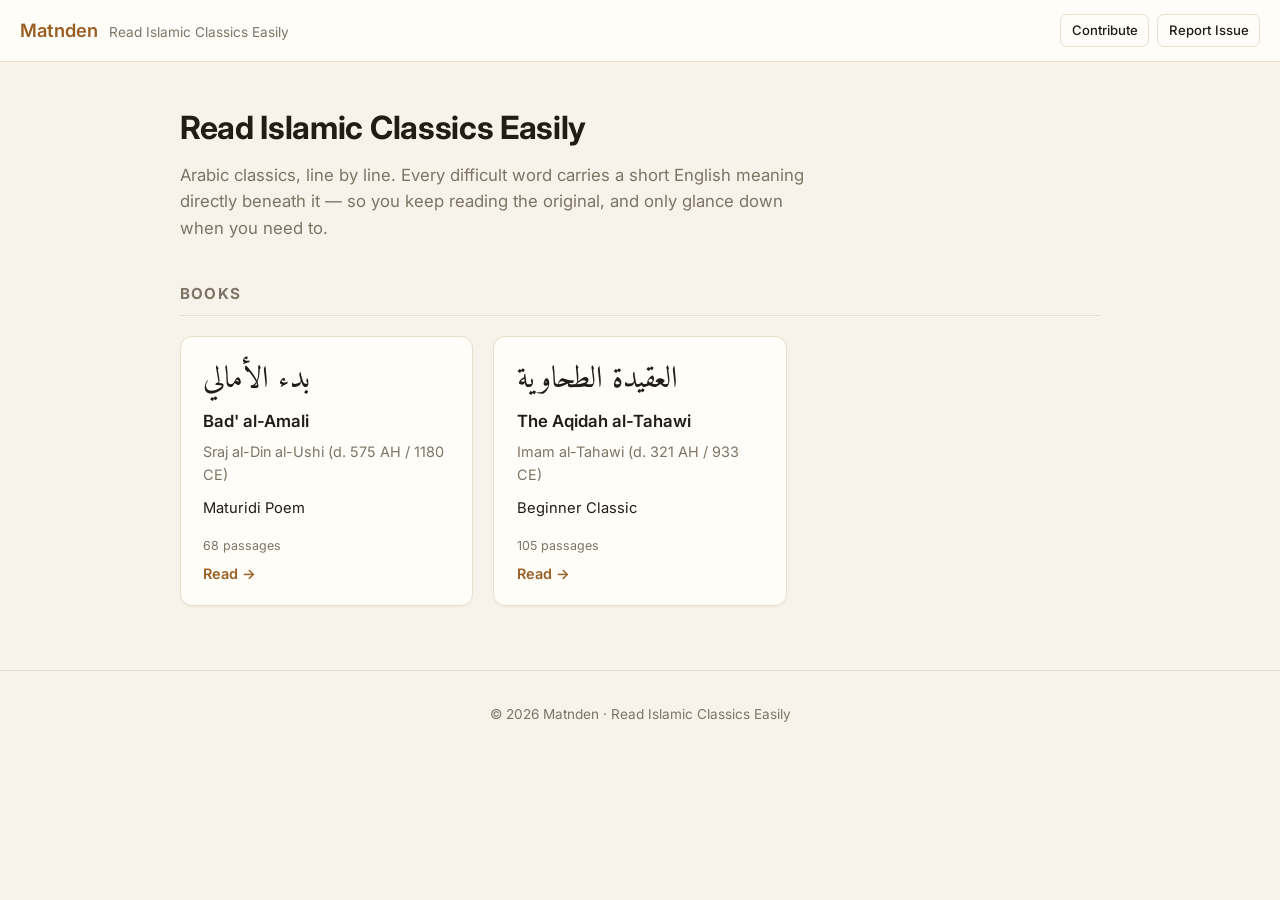
==== index.html @ 3251eb07 "Deploying to master from @ matnden/matnden.github.io@7bfbf2d078561c39f59bd242acc91e206179a27e 🚀" ====
<!DOCTYPE html>
<html lang="en">
<head>
<meta charset="utf-8">
<meta name="viewport" content="width=device-width, initial-scale=1">
<title>Matnden | Read Islamic Classics Easily</title>
<meta name="description" content="Read Islamic classics in Arabic, with short English meanings of difficult words shown directly under each word.">
<meta property="og:title" content="Matnden | Read Islamic Classics Easily">
<meta property="og:description" content="Read Islamic classics in Arabic, with short English meanings of difficult words shown directly under each word.">
<meta property="og:type" content="website">

<link rel="preconnect" href="https://fonts.googleapis.com">
<link rel="preconnect" href="https://fonts.gstatic.com" crossorigin>
<link href="https://fonts.googleapis.com/css2?family=Amiri:ital,wght@0,400;0,700;1,400&family=Inter:wght@400;500;600&display=swap" rel="stylesheet">
<link rel="stylesheet" href="style.css">
<link rel="icon" href="data:image/svg+xml,<svg xmlns='http://www.w3.org/2000/svg' viewBox='0 0 100 100'><text y='.9em' font-size='90'>📖</text></svg>">
</head>
<body>
<header class="site-header">
  <a class="brand" href="">
    <span class="brand-name">Matnden</span>
    <span class="brand-tag">Read Islamic Classics Easily</span>
  </a>
  
  <nav class="header-actions">
    <a class="header-btn" href="https://github.com/matnden/matnden.github.io" target="_blank" rel="noopener">Contribute</a>
    <a class="header-btn" href="https://github.com/matnden/matnden.github.io/issues" target="_blank" rel="noopener">Report Issue</a>
  </nav>
  
</header>

<main class="home">
  <section class="intro">
    <h1>Read Islamic Classics Easily</h1>
    <p class="lede">
      Arabic classics, line by line. Every difficult word carries a short
      English meaning directly beneath it &mdash; so you keep reading the
      original, and only glance down when you need to.
    </p>
  </section>

  <section class="books">
    <h2>Books</h2>
    <ul class="book-list">
      
      <li>
        <a class="book-card" href="books/bad-al-amali/">
          <span class="bc-ar" lang="ar" dir="rtl">بدء الأمالي</span>
          <span class="bc-en">Bad' al-Amali</span>
          <span class="bc-author">Sraj al-Din al-Ushi (d. 575 AH / 1180 CE)</span>
          <span class="bc-summary">Maturidi Poem</span>
          <span class="bc-meta">68 passages</span>
          <span class="bc-cta">Read &rarr;</span>
        </a>
      </li>
      
      <li>
        <a class="book-card" href="books/tahawi/">
          <span class="bc-ar" lang="ar" dir="rtl">العقيدة الطحاوية</span>
          <span class="bc-en">The Aqidah al-Tahawi</span>
          <span class="bc-author">Imam al-Tahawi (d. 321 AH / 933 CE)</span>
          <span class="bc-summary">Beginner Classic</span>
          <span class="bc-meta">105 passages</span>
          <span class="bc-cta">Read &rarr;</span>
        </a>
      </li>
      
    </ul>
  </section>
</main>

<footer class="site-footer">
  <p>&copy; 2026 Matnden &middot; Read Islamic Classics Easily</p>
</footer>
</body>
</html>
---- style.css ----
/* matnden.github.io */

:root {
  --reader-size: 34px;
  --bg: #f7f3ea;
  --paper: #fffdf8;
  --ink: #211c15;
  --muted: #7d7466;
  --accent: #9a5f24;
  --accent-soft: #f0e2cd;
  --ayah: #1c6a4c;
  --line: #e7dece;
  --arabic: "Amiri", "Scheherazade New", "Traditional Arabic", serif;
  --ui: "Inter", system-ui, -apple-system, "Segoe UI", sans-serif;
}

* { box-sizing: border-box; }

html { -webkit-text-size-adjust: 100%; }

body {
  margin: 0;
  background: var(--bg);
  color: var(--ink);
  font-family: var(--ui);
  line-height: 1.6;
}

a { color: var(--accent); text-decoration: none; }
a:hover { text-decoration: underline; }

/* ---------- chrome ---------- */

.site-header {
  background: var(--paper);
  border-bottom: 1px solid var(--line);
  padding: 0.9rem 1.25rem;
  display: flex;
  align-items: center;
  justify-content: space-between;
  flex-wrap: wrap;
  gap: 0.5rem 0.75rem;
}

/* Contribute / Report Issue buttons on the main page nav */
.header-actions { display: flex; gap: 0.5rem; }

.header-btn {
  font-family: var(--ui);
  font-size: 0.82rem;
  font-weight: 500;
  color: var(--ink);
  background: var(--paper);
  border: 1px solid var(--line);
  border-radius: 7px;
  padding: 0.3rem 0.65rem;
  text-decoration: none;
  white-space: nowrap;
}

.header-btn:hover { background: var(--accent-soft); }

.brand { display: inline-flex; align-items: baseline; gap: 0.65rem; }
.brand:hover { text-decoration: none; }

.brand-name {
  font-weight: 600;
  font-size: 1.15rem;
  letter-spacing: 0.01em;
}

.brand-tag {
  color: var(--muted);
  font-size: 0.85rem;
}

.site-footer {
  border-top: 1px solid var(--line);
  margin-top: 3rem;
  padding: 1.25rem;
  color: var(--muted);
  font-size: 0.85rem;
  text-align: center;
}

/* ---------- home ---------- */

.home {
  max-width: 60rem;
  margin: 0 auto;
  padding: 2.5rem 1.25rem 1rem;
}

.intro h1 {
  font-size: 2rem;
  margin: 0 0 0.5rem;
  letter-spacing: -0.01em;
}

.intro .lede {
  color: var(--muted);
  font-size: 1.05rem;
  max-width: 40rem;
  margin: 0 0 2.5rem;
}

.books h2 {
  font-size: 0.95rem;
  text-transform: uppercase;
  letter-spacing: 0.08em;
  color: var(--muted);
  border-bottom: 1px solid var(--line);
  padding-bottom: 0.5rem;
  margin: 0 0 1.25rem;
}

.book-list {
  list-style: none;
  margin: 0;
  padding: 0;
  display: grid;
  gap: 1.25rem;
  grid-template-columns: repeat(auto-fill, minmax(17rem, 1fr));
}

.book-card {
  display: flex;
  flex-direction: column;
  gap: 0.35rem;
  height: 100%;
  background: var(--paper);
  border: 1px solid var(--line);
  border-radius: 12px;
  padding: 1.25rem 1.4rem;
  color: inherit;
  box-shadow: 0 1px 2px rgba(60, 40, 10, 0.04);
  transition: transform 0.12s ease, box-shadow 0.12s ease;
}

.book-card:hover {
  text-decoration: none;
  transform: translateY(-2px);
  box-shadow: 0 6px 18px rgba(60, 40, 10, 0.09);
}

.bc-ar {
  font-family: var(--arabic);
  font-size: 1.9rem;
  line-height: 1.5;
  color: var(--ink);
}

.bc-en { font-weight: 600; font-size: 1.05rem; }
.bc-author { color: var(--muted); font-size: 0.9rem; }
.bc-summary { font-size: 0.92rem; margin-top: 0.35rem; }
.bc-meta { color: var(--muted); font-size: 0.78rem; margin-top: auto; padding-top: 0.6rem; }

.bc-cta {
  color: var(--accent);
  font-weight: 600;
  font-size: 0.9rem;
}

/* ---------- book page ---------- */

.book {
  max-width: 46rem;
  margin: 0 auto;
  padding: 1.5rem 1.1rem 2rem;
}

.book-header { text-align: center; margin-bottom: 1.25rem; }

.book-header .back {
  display: inline-block;
  font-size: 0.85rem;
  color: var(--muted);
  margin-bottom: 0.9rem;
}

.book-header h1 {
  font-family: var(--arabic);
  font-size: 2.6rem;
  line-height: 1.5;
  margin: 0;
  font-weight: 700;
}

.book-title-en { font-weight: 600; font-size: 1.1rem; margin: 0.35rem 0 0; }

.book-author { margin: 0.4rem 0 0; font-size: 0.95rem; color: var(--muted); }
.book-author [lang="ar"] { font-family: var(--arabic); font-size: 1.15rem; color: var(--ink); }
.book-author .sep { margin: 0 0.35rem; }

.book-edition { color: var(--muted); font-size: 0.8rem; margin: 0.5rem 0 0; }

/* toolbar */

.toolbar {
  position: sticky;
  top: 0;
  z-index: 5;
  display: flex;
  align-items: center;
  justify-content: space-between;
  gap: 0.75rem;
  background: rgba(255, 253, 248, 0.94);
  backdrop-filter: blur(6px);
  border: 1px solid var(--line);
  border-radius: 10px;
  padding: 0.45rem 0.6rem;
  margin-bottom: 1.5rem;
}

.font-controls { display: flex; gap: 0.4rem; }

.font-controls button {
  font-family: var(--ui);
  font-size: 0.82rem;
  font-weight: 500;
  color: var(--ink);
  background: var(--paper);
  border: 1px solid var(--line);
  border-radius: 7px;
  padding: 0.3rem 0.65rem;
  cursor: pointer;
}

.font-controls button:hover { background: var(--accent-soft); }

.stats { color: var(--muted); font-size: 0.78rem; padding-right: 0.35rem; }

.toolbar-right { display: flex; align-items: center; gap: 0.6rem; }

/* "Contribute" button — opens the book's text.md editor on GitHub */
.contribute {
  font-family: var(--ui);
  font-size: 0.82rem;
  font-weight: 500;
  color: var(--ink);
  background: var(--paper);
  border: 1px solid var(--line);
  border-radius: 7px;
  padding: 0.3rem 0.65rem;
  text-decoration: none;
  white-space: nowrap;
}

.contribute:hover { background: var(--accent-soft); }

/* sections + prose */

.book-body {
  background: var(--paper);
  border: 1px solid var(--line);
  border-radius: 14px;
  padding: 2.2rem 1.8rem;
  box-shadow: 0 1px 3px rgba(60, 40, 10, 0.05);
}

.section-title {
  font-family: var(--arabic);
  font-size: calc(var(--reader-size) * 0.95);
  line-height: 1.6;
  text-align: center;
  color: var(--ink);
  margin: 2.4rem 0 1.6rem;
  font-weight: 700;
}

.section-title::after {
  content: "";
  display: block;
  width: 3.5rem;
  height: 2px;
  background: var(--accent-soft);
  margin: 0.7rem auto 0;
}

.prose {
  font-family: var(--arabic);
  font-size: calc(var(--reader-size) * 0.74);
  line-height: 2.1;
  margin: 0 0 1.4rem;
  color: #2c261d;
}

/* ---------- the interlinear passage ---------- */

.passage {
  font-family: var(--arabic);
  font-size: var(--reader-size);
  direction: rtl;
  text-align: right;
  margin: 0 0 1.9rem;
}

.pnum {
  display: inline-block;
  vertical-align: top;
  font-family: var(--ui);
  font-size: 0.5em;
  font-weight: 500;
  color: var(--muted);
  padding-top: 1.1em;
  margin-inline-end: 0.7em;
  min-width: 1.6em;
  text-align: center;
}

/* one column per Arabic word; meaning sits in the reserved slot below */
.w {
  display: inline-block;
  vertical-align: top;
  text-align: center;
  padding: 0 0.1em;
}

.wt {
  display: block;
  line-height: 1.7;
  white-space: nowrap;
}

/* translation slot — filled when the word carries word|translation */
.wg {
  display: block;
  direction: ltr;
  font-family: var(--ui);
  font-size: 0.42em;
  line-height: 1.35;
  height: 1.5em;          /* reserve the slot even when empty */
  color: var(--accent);
  white-space: nowrap;
}

.ayah { color: var(--ayah); }

/* hemistich gap in poems (// in text.md) — blank between صدر and عجز */
.hgap {
  display: inline-block;
  width: 2.5em;
}

.ref {
  display: inline-block;
  vertical-align: top;
  font-family: var(--ui);
  font-size: 0.5em;
  color: var(--muted);
  padding-top: 1.2em;
  margin-inline: 0.3em;
}

.book-end {
  text-align: center;
  margin-top: 2.5rem;
  font-size: 0.9rem;
}

/* ---------- responsive ---------- */

@media (max-width: 640px) {
  :root { --reader-size: 26px; }
  .brand-tag { display: none; }
  .book-header h1 { font-size: 2rem; }
  .intro h1 { font-size: 1.55rem; }
  .stats { display: none; }
}

@media (max-width: 400px) {
  :root { --reader-size: 22px; }
}
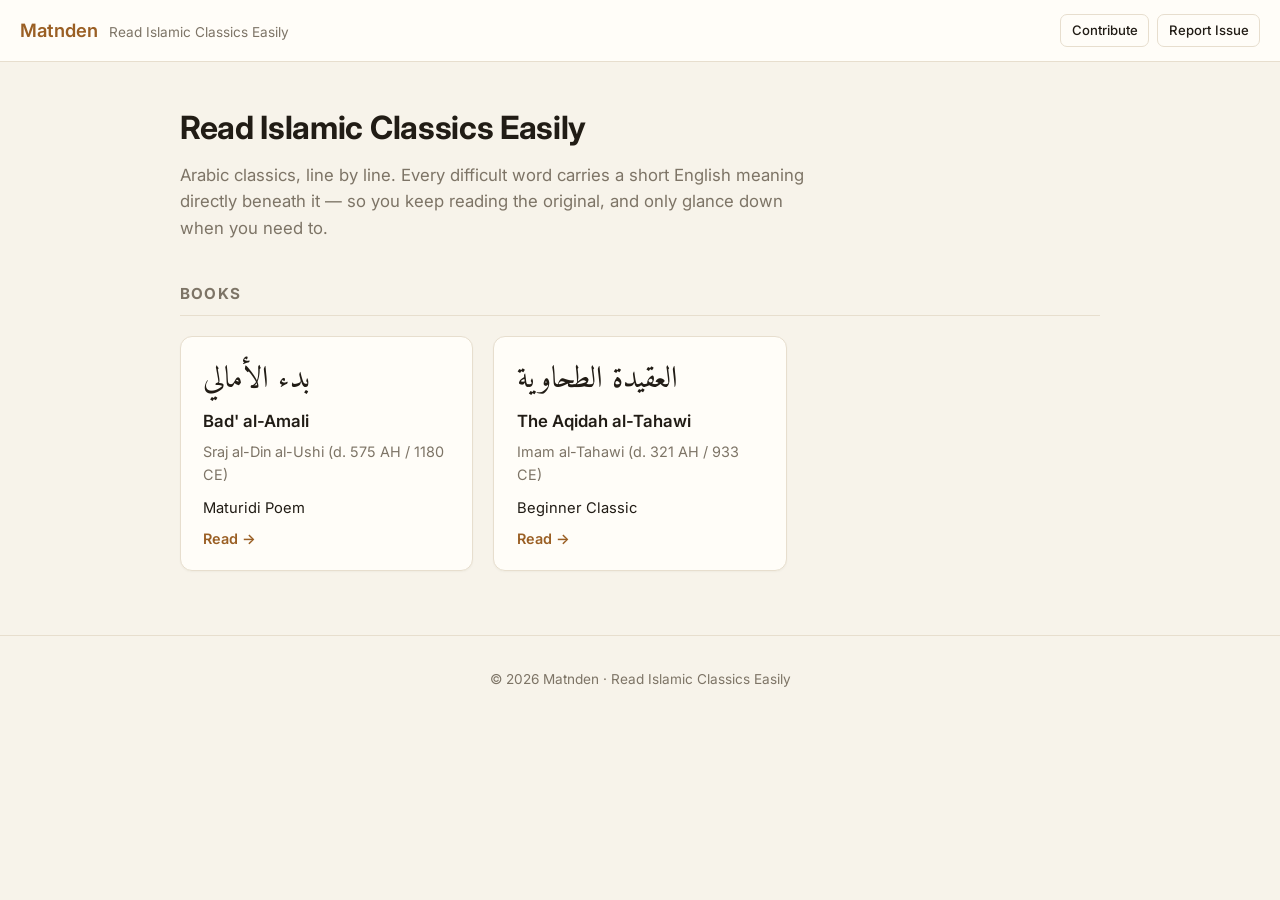
==== commit bf9100c9: "Deploying to master from @ matnden/matnden.github.io@45ec76a7bcd50a71213a6aba8454496b3bb568ce 🚀" ====
--- a/index.html
+++ b/index.html
@@ -49,7 +49,6 @@
           <span class="bc-en">Bad' al-Amali</span>
           <span class="bc-author">Sraj al-Din al-Ushi (d. 575 AH / 1180 CE)</span>
           <span class="bc-summary">Maturidi Poem</span>
-          <span class="bc-meta">68 passages</span>
           <span class="bc-cta">Read &rarr;</span>
         </a>
       </li>
@@ -60,7 +59,6 @@
           <span class="bc-en">The Aqidah al-Tahawi</span>
           <span class="bc-author">Imam al-Tahawi (d. 321 AH / 933 CE)</span>
           <span class="bc-summary">Beginner Classic</span>
-          <span class="bc-meta">105 passages</span>
           <span class="bc-cta">Read &rarr;</span>
         </a>
       </li>
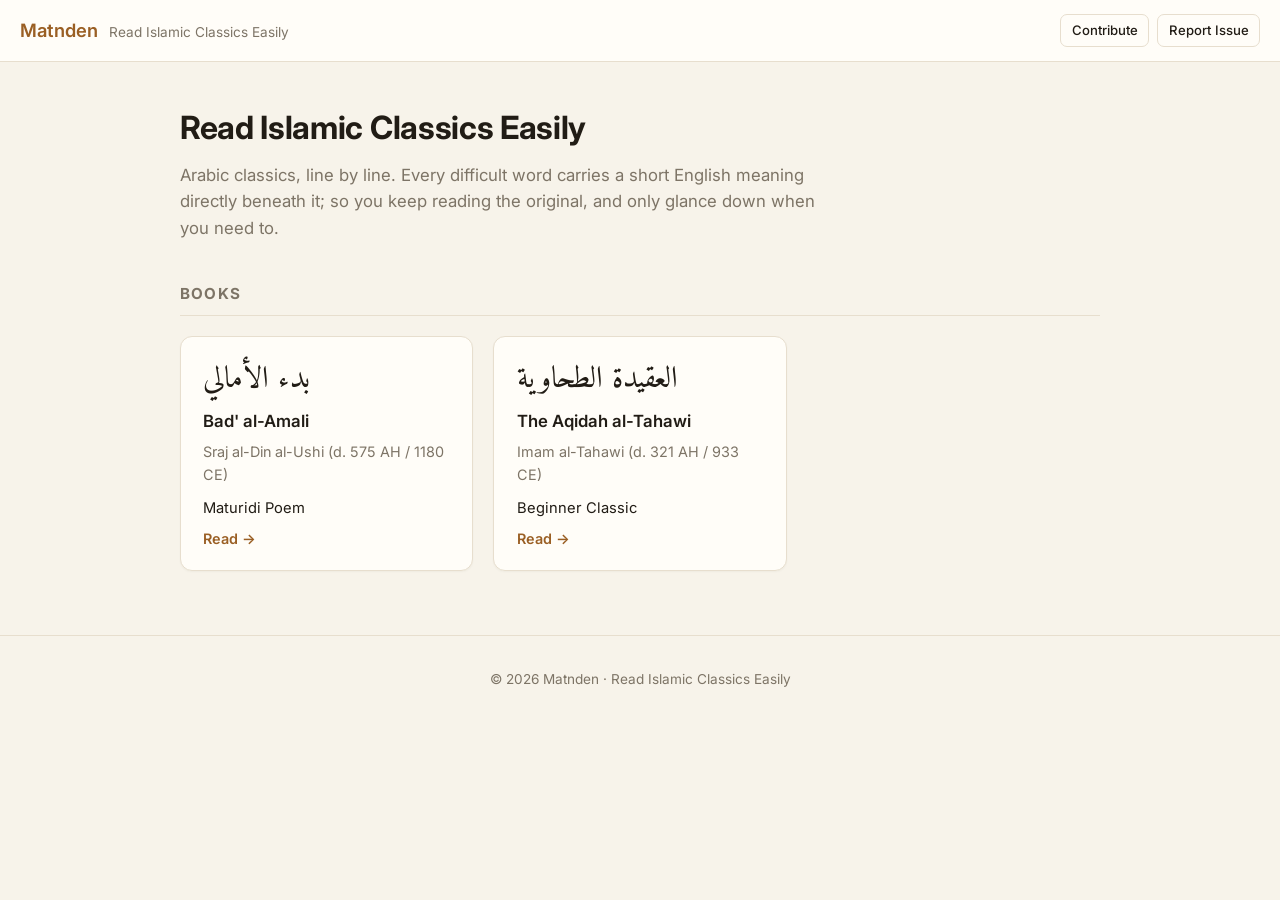
==== commit 1e3fc6e3: "Deploying to master from @ matnden/matnden.github.io@d276b30ce9d4a9bf6d472b5d009581bbb80c0b8a 🚀" ====
--- a/index.html
+++ b/index.html
@@ -34,7 +34,7 @@
     <h1>Read Islamic Classics Easily</h1>
     <p class="lede">
       Arabic classics, line by line. Every difficult word carries a short
-      English meaning directly beneath it &mdash; so you keep reading the
+      English meaning directly beneath it; so you keep reading the
       original, and only glance down when you need to.
     </p>
   </section>
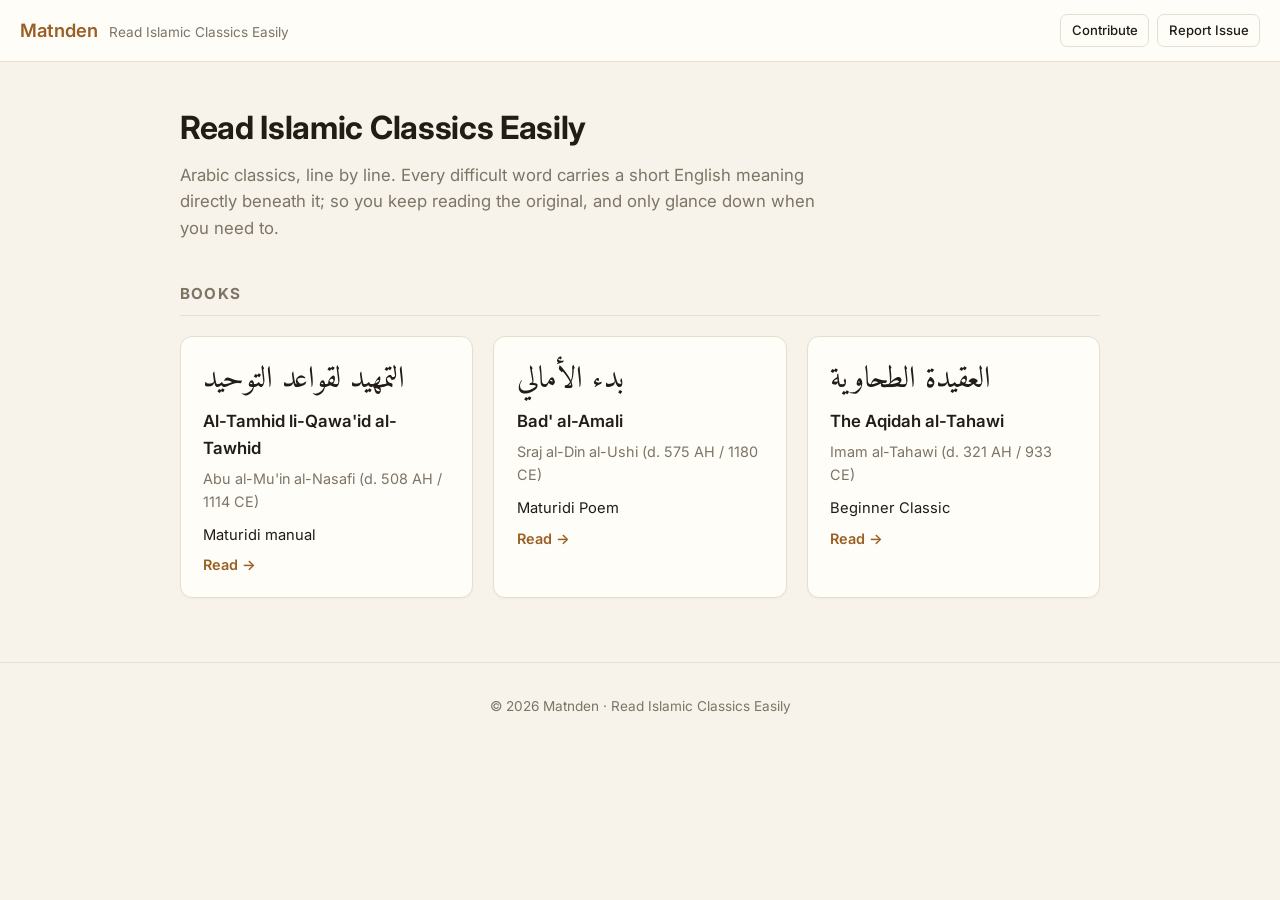
==== commit 0c7dab13: "Deploying to master from @ matnden/matnden.github.io@8908ab8b23fe2035cf3739ae6f9825f4d6742676 🚀" ====
--- a/index.html
+++ b/index.html
@@ -44,6 +44,16 @@
     <ul class="book-list">
       
       <li>
+        <a class="book-card" href="books/al-tamhid/">
+          <span class="bc-ar" lang="ar" dir="rtl">التمهيد لقواعد التوحيد</span>
+          <span class="bc-en">Al-Tamhid li-Qawa'id al-Tawhid</span>
+          <span class="bc-author">Abu al-Mu'in al-Nasafi (d. 508 AH / 1114 CE)</span>
+          <span class="bc-summary">Maturidi manual</span>
+          <span class="bc-cta">Read &rarr;</span>
+        </a>
+      </li>
+      
+      <li>
         <a class="book-card" href="books/bad-al-amali/">
           <span class="bc-ar" lang="ar" dir="rtl">بدء الأمالي</span>
           <span class="bc-en">Bad' al-Amali</span>
--- a/style.css
+++ b/style.css
@@ -266,7 +266,11 @@
   color: var(--ink);
   margin: 2.4rem 0 1.6rem;
   font-weight: 700;
-}
+  scroll-margin-top: 4.5rem; /* clear the sticky toolbar on #anchor jumps */
+}
+
+.section-title a { color: inherit; text-decoration: none; }
+.section-title a:hover { opacity: 0.65; }
 
 .section-title::after {
   content: "";
@@ -285,6 +289,16 @@
   color: #2c261d;
 }
 
+/* standalone --- line in text.md -> horizontal rule */
+.book-body hr {
+  display: block;
+  border: 0;
+  width: 10rem;
+  height: 2px;
+  background: var(--accent-soft);
+  margin: 2.4rem auto;
+}
+
 /* ---------- the interlinear passage ---------- */
 
 .passage {
